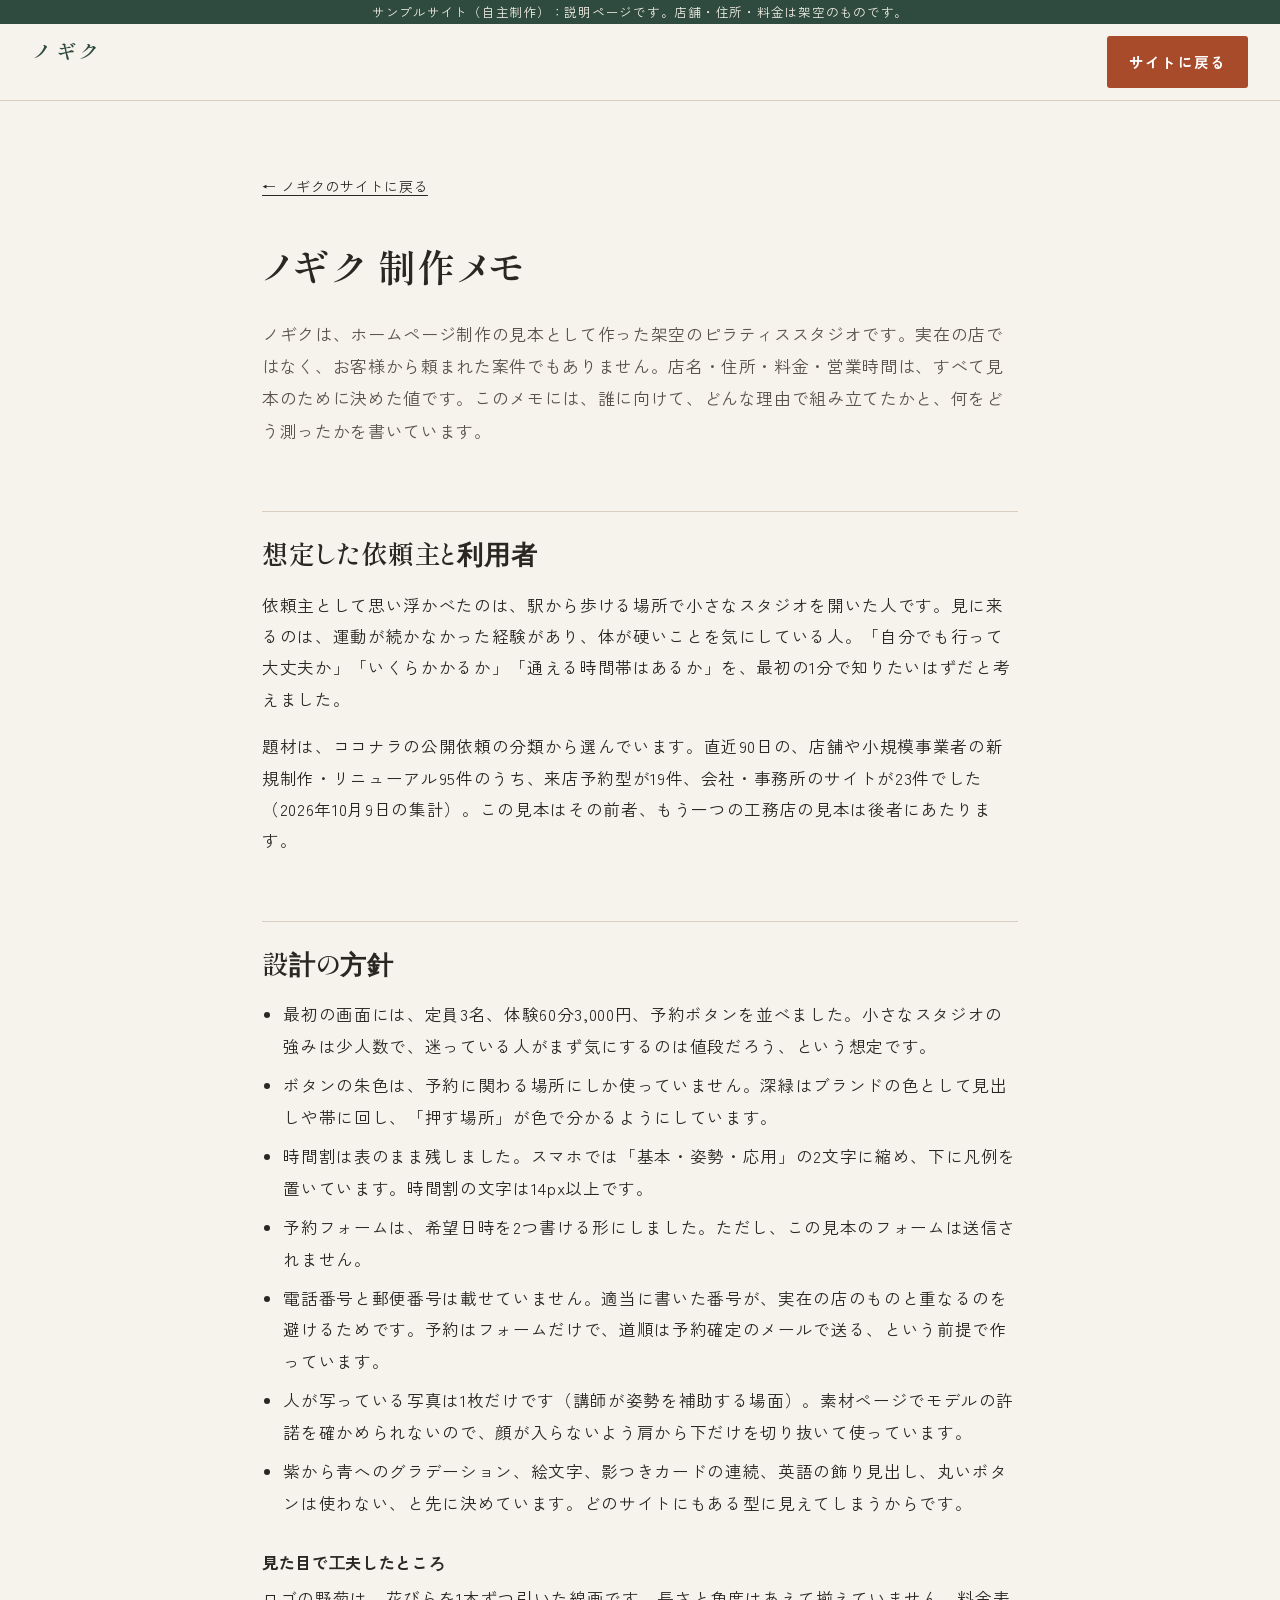
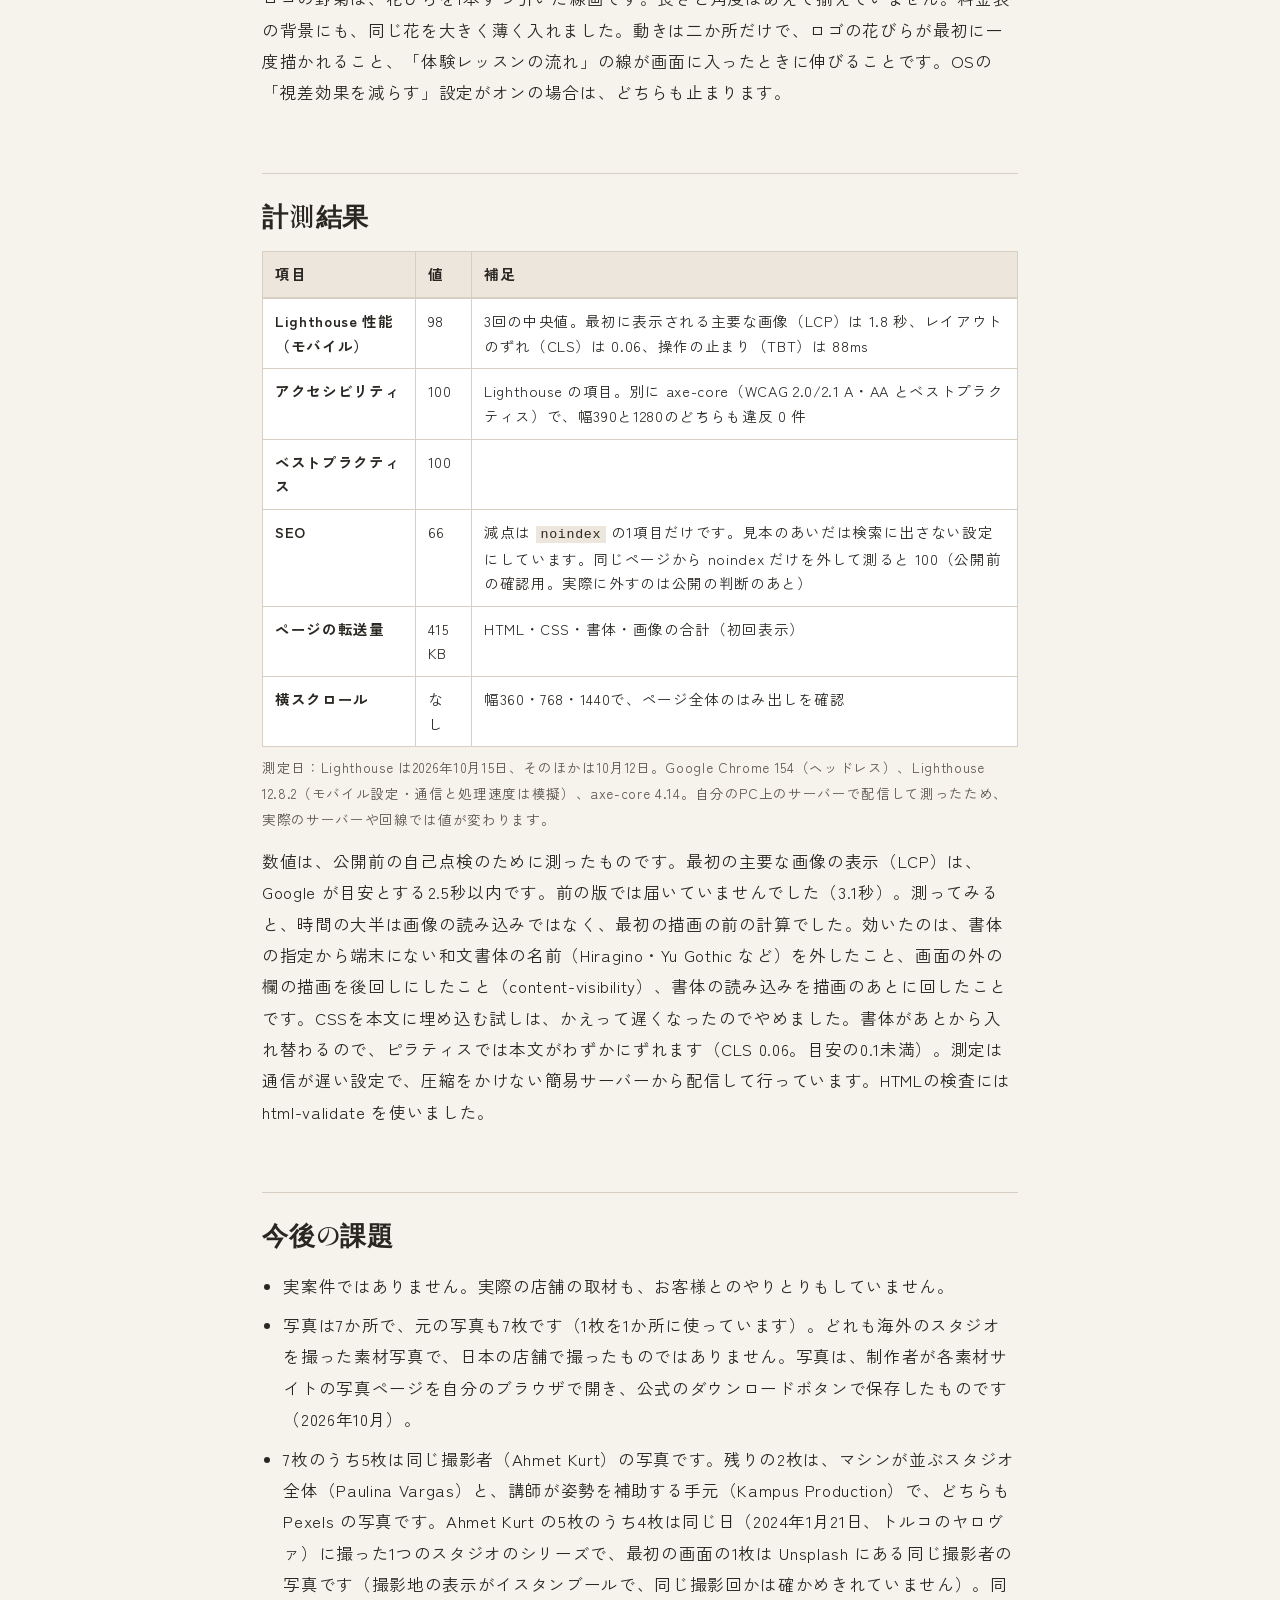
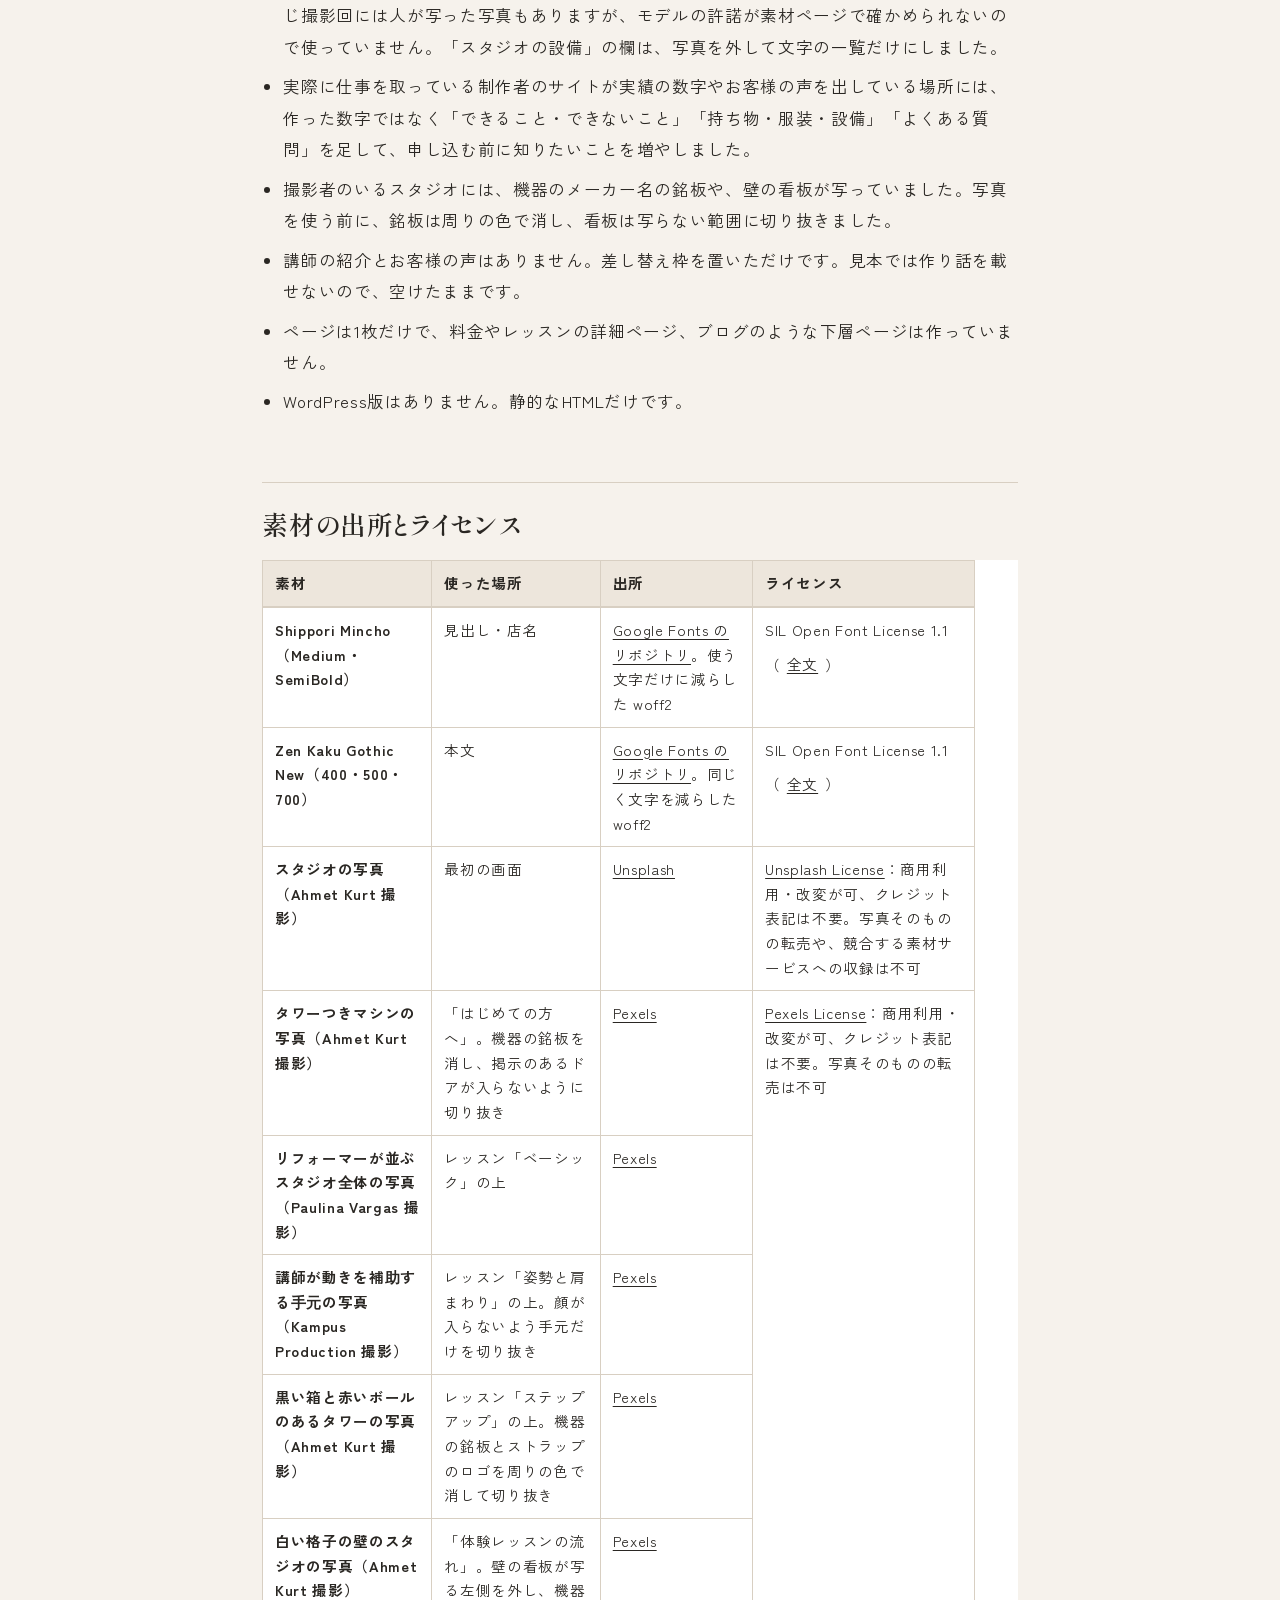
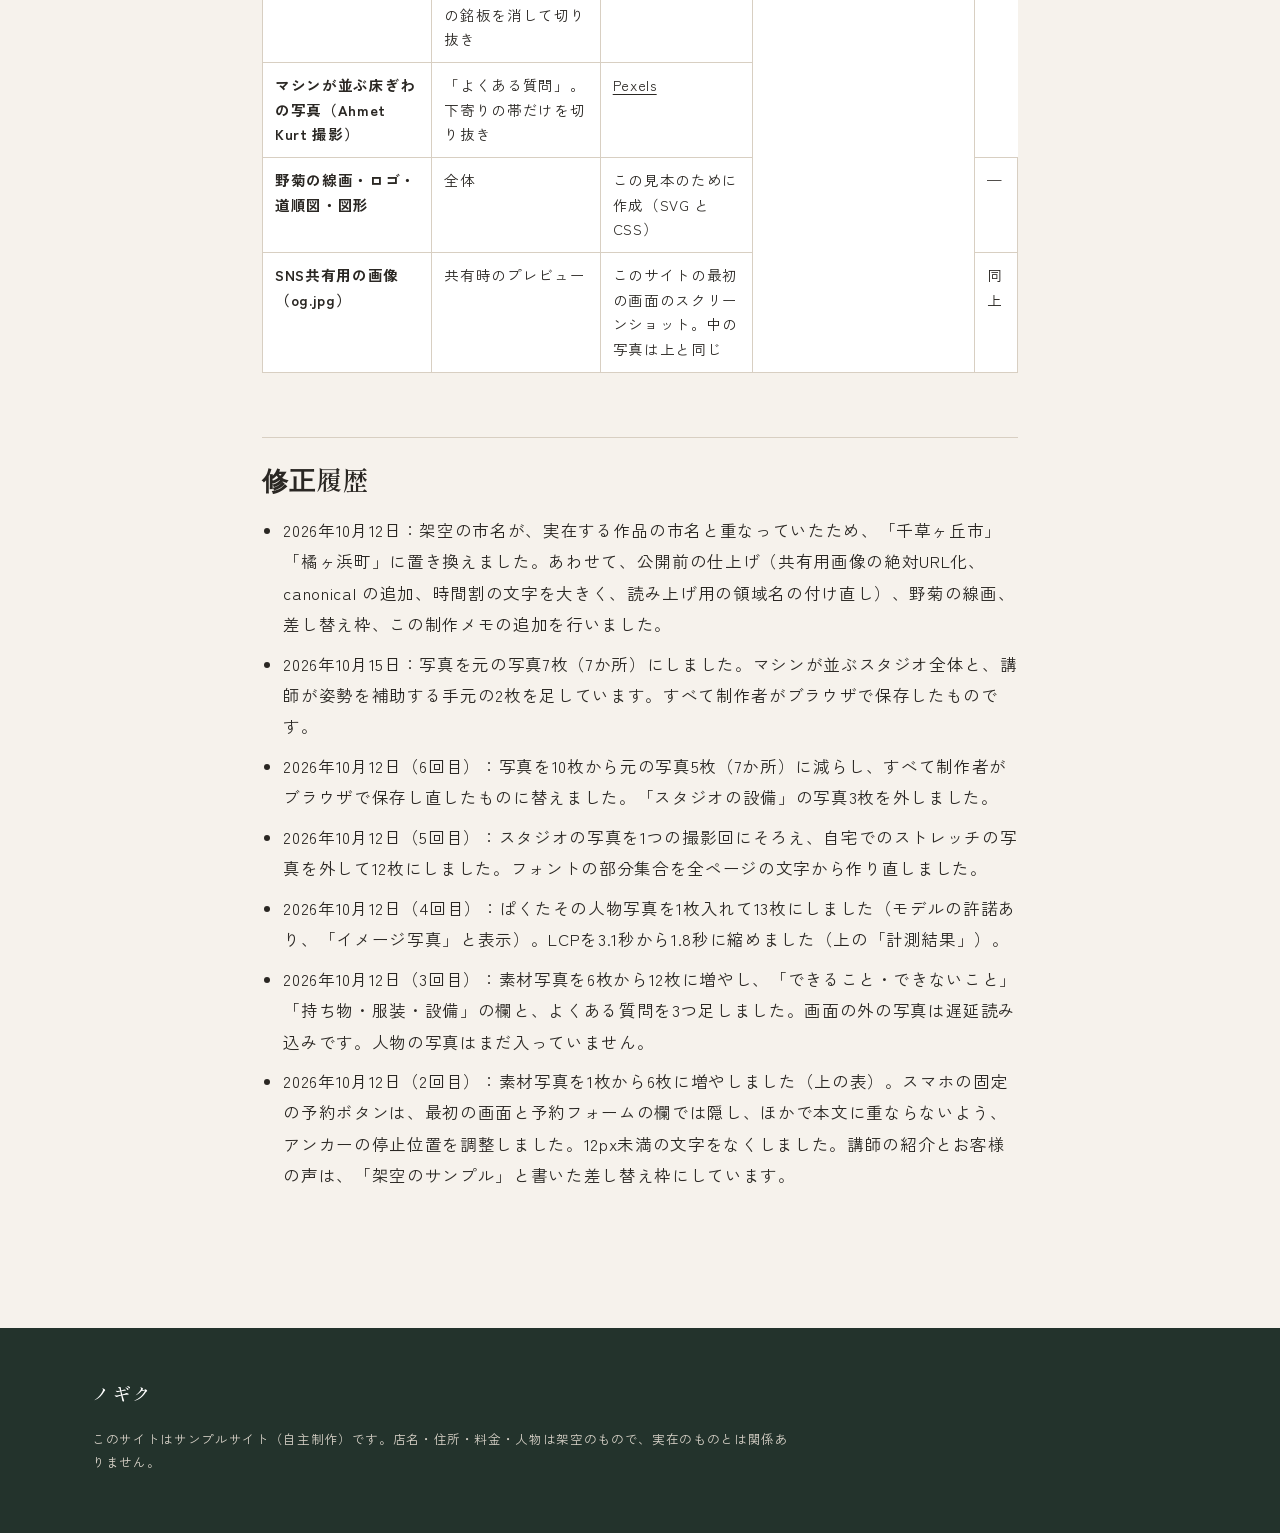
==== pilates/notes/index.html @ e92b0770 "初版" ====
<!DOCTYPE html>
<html lang="ja">
<head>
<meta charset="utf-8">
<meta name="viewport" content="width=device-width, initial-scale=1">
<title>制作メモ｜ノギク（サンプルサイト）</title>
<meta name="description" content="ノギク（架空のピラティススタジオ）の制作メモ。設計の意図、測定値、素材の出所。">
<meta name="robots" content="noindex">
<link rel="canonical" href="https://reypage.pages.dev/pilates/notes/">
<link rel="icon" href="data:image/svg+xml,%3Csvg xmlns=%22http://www.w3.org/2000/svg%22 viewBox=%220 0 16 16%22%3E%3Crect width=%2216%22 height=%2216%22 fill=%22%232F4A3E%22/%3E%3C/svg%3E">
<link rel="stylesheet" href="../style.css">
<link rel="stylesheet" href="../fonts.css">
</head>
<body>
<a class="skip" href="#main">本文へ移動</a>
<aside class="sample-bar" aria-label="この見本について">サンプルサイト（自主制作）：説明ページです。店舗・住所・料金は架空のものです。</aside>
<header class="header"><div class="header__inner"><a class="logo" href="../"><span class="logo__main" style="font-size:20px">ノギク</span></a><a class="btn btn--primary" href="../" style="margin-left:auto">サイトに戻る</a></div></header>
<main id="main" class="notes"><div class="wrap wrap--narrow">
<p class="notes__back"><a href="../">← ノギクのサイトに戻る</a></p>
<h1>ノギク 制作メモ</h1>
<p class="notes__lead">ノギクは、ホームページ制作の見本として作った架空のピラティススタジオです。実在の店ではなく、お客様から頼まれた案件でもありません。店名・住所・料金・営業時間は、すべて見本のために決めた値です。このメモには、誰に向けて、どんな理由で組み立てたかと、何をどう測ったかを書いています。</p>

<h2>想定した依頼主と利用者</h2>
<p>依頼主として思い浮かべたのは、駅から歩ける場所で小さなスタジオを開いた人です。見に来るのは、運動が続かなかった経験があり、体が硬いことを気にしている人。「自分でも行って大丈夫か」「いくらかかるか」「通える時間帯はあるか」を、最初の1分で知りたいはずだと考えました。</p>
<p>題材は、ココナラの公開依頼の分類から選んでいます。直近90日の、店舗や小規模事業者の新規制作・リニューアル95件のうち、来店予約型が19件、会社・事務所のサイトが23件でした（2026年10月9日の集計）。この見本はその前者、もう一つの工務店の見本は後者にあたります。</p>

<h2>設計の方針</h2>
<ul>
<li>最初の画面には、定員3名、体験60分3,000円、予約ボタンを並べました。小さなスタジオの強みは少人数で、迷っている人がまず気にするのは値段だろう、という想定です。</li>
<li>ボタンの朱色は、予約に関わる場所にしか使っていません。深緑はブランドの色として見出しや帯に回し、「押す場所」が色で分かるようにしています。</li>
<li>時間割は表のまま残しました。スマホでは「基本・姿勢・応用」の2文字に縮め、下に凡例を置いています。時間割の文字は14px以上です。</li>
<li>予約フォームは、希望日時を2つ書ける形にしました。ただし、この見本のフォームは送信されません。</li>
<li>電話番号と郵便番号は載せていません。適当に書いた番号が、実在の店のものと重なるのを避けるためです。予約はフォームだけで、道順は予約確定のメールで送る、という前提で作っています。</li>
<li>人が写っている写真は1枚だけです（講師が姿勢を補助する場面）。素材ページでモデルの許諾を確かめられないので、顔が入らないよう肩から下だけを切り抜いて使っています。</li>
<li>紫から青へのグラデーション、絵文字、影つきカードの連続、英語の飾り見出し、丸いボタンは使わない、と先に決めています。どのサイトにもある型に見えてしまうからです。</li>
</ul>
<h3>見た目で工夫したところ</h3>
<p>ロゴの野菊は、花びらを1本ずつ引いた線画です。長さと角度はあえて揃えていません。料金表の背景にも、同じ花を大きく薄く入れました。動きは二か所だけで、ロゴの花びらが最初に一度描かれること、「体験レッスンの流れ」の線が画面に入ったときに伸びることです。OSの「視差効果を減らす」設定がオンの場合は、どちらも止まります。</p>

<h2>計測結果</h2>
<div class="notes__scroll" tabindex="0" role="region" aria-label="測定値の表（横にスクロールできます）"><table>
<caption class="visually-hidden">Lighthouse と axe の測定値</caption>
<thead><tr><th scope="col">項目</th><th scope="col">値</th><th scope="col">補足</th></tr></thead>
<tbody>
<tr><th scope="row">Lighthouse 性能（モバイル）</th><td data-label="値">98</td><td data-label="補足">3回の中央値。最初に表示される主要な画像（LCP）は 1.8 秒、レイアウトのずれ（CLS）は 0.06、操作の止まり（TBT）は 88ms</td></tr>
<tr><th scope="row">アクセシビリティ</th><td data-label="値">100</td><td data-label="補足">Lighthouse の項目。別に axe-core（WCAG 2.0/2.1 A・AA とベストプラクティス）で、幅390と1280のどちらも違反 0 件</td></tr>
<tr><th scope="row">ベストプラクティス</th><td data-label="値">100</td><td data-label="補足"></td></tr>
<tr><th scope="row">SEO</th><td data-label="値">66</td><td data-label="補足">減点は <code>noindex</code> の1項目だけです。見本のあいだは検索に出さない設定にしています。同じページから noindex だけを外して測ると 100（公開前の確認用。実際に外すのは公開の判断のあと）</td></tr>
<tr><th scope="row">ページの転送量</th><td data-label="値">415 KB</td><td data-label="補足">HTML・CSS・書体・画像の合計（初回表示）</td></tr>
<tr><th scope="row">横スクロール</th><td data-label="値">なし</td><td data-label="補足">幅360・768・1440で、ページ全体のはみ出しを確認</td></tr>
</tbody></table></div>
<p class="src">測定日：Lighthouse は2026年10月15日、そのほかは10月12日。Google Chrome 154（ヘッドレス）、Lighthouse 12.8.2（モバイル設定・通信と処理速度は模擬）、axe-core 4.14。自分のPC上のサーバーで配信して測ったため、実際のサーバーや回線では値が変わります。</p>
<p>数値は、公開前の自己点検のために測ったものです。最初の主要な画像の表示（LCP）は、Google が目安とする2.5秒以内です。前の版では届いていませんでした（3.1秒）。測ってみると、時間の大半は画像の読み込みではなく、最初の描画の前の計算でした。効いたのは、書体の指定から端末にない和文書体の名前（Hiragino・Yu Gothic など）を外したこと、画面の外の欄の描画を後回しにしたこと（content-visibility）、書体の読み込みを描画のあとに回したことです。CSSを本文に埋め込む試しは、かえって遅くなったのでやめました。書体があとから入れ替わるので、ピラティスでは本文がわずかにずれます（CLS 0.06。目安の0.1未満）。測定は通信が遅い設定で、圧縮をかけない簡易サーバーから配信して行っています。HTMLの検査には html-validate を使いました。</p>

<h2>今後の課題</h2>
<ul>
<li>実案件ではありません。実際の店舗の取材も、お客様とのやりとりもしていません。</li>
<li>写真は7か所で、元の写真も7枚です（1枚を1か所に使っています）。どれも海外のスタジオを撮った素材写真で、日本の店舗で撮ったものではありません。写真は、制作者が各素材サイトの写真ページを自分のブラウザで開き、公式のダウンロードボタンで保存したものです（2026年10月）。</li>
<li>7枚のうち5枚は同じ撮影者（Ahmet Kurt）の写真です。残りの2枚は、マシンが並ぶスタジオ全体（Paulina Vargas）と、講師が姿勢を補助する手元（Kampus Production）で、どちらも Pexels の写真です。Ahmet Kurt の5枚のうち4枚は同じ日（2024年1月21日、トルコのヤロヴァ）に撮った1つのスタジオのシリーズで、最初の画面の1枚は Unsplash にある同じ撮影者の写真です（撮影地の表示がイスタンブールで、同じ撮影回かは確かめきれていません）。同じ撮影回には人が写った写真もありますが、モデルの許諾が素材ページで確かめられないので使っていません。「スタジオの設備」の欄は、写真を外して文字の一覧だけにしました。</li>
<li>実際に仕事を取っている制作者のサイトが実績の数字やお客様の声を出している場所には、作った数字ではなく「できること・できないこと」「持ち物・服装・設備」「よくある質問」を足して、申し込む前に知りたいことを増やしました。</li>
<li>撮影者のいるスタジオには、機器のメーカー名の銘板や、壁の看板が写っていました。写真を使う前に、銘板は周りの色で消し、看板は写らない範囲に切り抜きました。</li>
<li>講師の紹介とお客様の声はありません。差し替え枠を置いただけです。見本では作り話を載せないので、空けたままです。</li>
<li>ページは1枚だけで、料金やレッスンの詳細ページ、ブログのような下層ページは作っていません。</li>
<li>WordPress版はありません。静的なHTMLだけです。</li>
</ul>

<h2>素材の出所とライセンス</h2>
<div class="notes__scroll" tabindex="0" role="region" aria-label="素材の出所とライセンスの表（横にスクロールできます）"><table>
<caption class="visually-hidden">素材の出所とライセンス</caption>
<thead><tr><th scope="col">素材</th><th scope="col">使った場所</th><th scope="col">出所</th><th scope="col">ライセンス</th></tr></thead>
<tbody>
<tr><th scope="row">Shippori Mincho（Medium・SemiBold）</th><td data-label="使った場所">見出し・店名</td><td data-label="出所"><a href="https://github.com/google/fonts/tree/main/ofl/shipporimincho">Google Fonts のリポジトリ</a>。使う文字だけに減らした woff2</td><td data-label="ライセンス">SIL Open Font License 1.1（<a href="../fonts/OFL_ShipporiMincho.txt">全文</a>）</td></tr>
<tr><th scope="row">Zen Kaku Gothic New（400・500・700）</th><td data-label="使った場所">本文</td><td data-label="出所"><a href="https://github.com/google/fonts/tree/main/ofl/zenkakugothicnew">Google Fonts のリポジトリ</a>。同じく文字を減らした woff2</td><td data-label="ライセンス">SIL Open Font License 1.1（<a href="../fonts/OFL_ZenKakuGothicNew.txt">全文</a>）</td></tr>
<tr><th scope="row">スタジオの写真（Ahmet Kurt 撮影）</th><td data-label="使った場所">最初の画面</td><td data-label="出所"><a href="https://unsplash.com/photos/NY3A6U9hVt0">Unsplash</a></td><td data-label="ライセンス"><a href="https://unsplash.com/license">Unsplash License</a>：商用利用・改変が可、クレジット表記は不要。写真そのものの転売や、競合する素材サービスへの収録は不可</td></tr>
<tr><th scope="row">タワーつきマシンの写真（Ahmet Kurt 撮影）</th><td data-label="使った場所">「はじめての方へ」。機器の銘板を消し、掲示のあるドアが入らないように切り抜き</td><td data-label="出所"><a href="https://www.pexels.com/photo/25599827/">Pexels</a></td><td data-label="ライセンス" rowspan="11"><a href="https://www.pexels.com/license/">Pexels License</a>：商用利用・改変が可、クレジット表記は不要。写真そのものの転売は不可</td></tr>
<tr><th scope="row">リフォーマーが並ぶスタジオ全体の写真（Paulina Vargas 撮影）</th><td data-label="使った場所">レッスン「ベーシック」の上</td><td data-label="出所"><a href="https://www.pexels.com/photo/36833353/">Pexels</a></td></tr>
<tr><th scope="row">講師が動きを補助する手元の写真（Kampus Production 撮影）</th><td data-label="使った場所">レッスン「姿勢と肩まわり」の上。顔が入らないよう手元だけを切り抜き</td><td data-label="出所"><a href="https://www.pexels.com/photo/5992858/">Pexels</a></td></tr>
<tr><th scope="row">黒い箱と赤いボールのあるタワーの写真（Ahmet Kurt 撮影）</th><td data-label="使った場所">レッスン「ステップアップ」の上。機器の銘板とストラップのロゴを周りの色で消して切り抜き</td><td data-label="出所"><a href="https://www.pexels.com/photo/25599832/">Pexels</a></td></tr>
<tr><th scope="row">白い格子の壁のスタジオの写真（Ahmet Kurt 撮影）</th><td data-label="使った場所">「体験レッスンの流れ」。壁の看板が写る左側を外し、機器の銘板を消して切り抜き</td><td data-label="出所"><a href="https://www.pexels.com/photo/25599829/">Pexels</a></td></tr>
<tr><th scope="row">マシンが並ぶ床ぎわの写真（Ahmet Kurt 撮影）</th><td data-label="使った場所">「よくある質問」。下寄りの帯だけを切り抜き</td><td data-label="出所"><a href="https://www.pexels.com/photo/25599824/">Pexels</a></td></tr>
<tr><th scope="row">野菊の線画・ロゴ・道順図・図形</th><td data-label="使った場所">全体</td><td data-label="出所">この見本のために作成（SVG と CSS）</td><td data-label="ライセンス">—</td></tr>
<tr><th scope="row">SNS共有用の画像（og.jpg）</th><td data-label="使った場所">共有時のプレビュー</td><td data-label="出所">このサイトの最初の画面のスクリーンショット。中の写真は上と同じ</td><td data-label="ライセンス">同上</td></tr>
</tbody></table></div>

<h2>修正履歴</h2>
<ul>
<li>2026年10月12日：架空の市名が、実在する作品の市名と重なっていたため、「千草ヶ丘市」「橘ヶ浜町」に置き換えました。あわせて、公開前の仕上げ（共有用画像の絶対URL化、canonical の追加、時間割の文字を大きく、読み上げ用の領域名の付け直し）、野菊の線画、差し替え枠、この制作メモの追加を行いました。</li>
<li>2026年10月15日：写真を元の写真7枚（7か所）にしました。マシンが並ぶスタジオ全体と、講師が姿勢を補助する手元の2枚を足しています。すべて制作者がブラウザで保存したものです。</li>
<li>2026年10月12日（6回目）：写真を10枚から元の写真5枚（7か所）に減らし、すべて制作者がブラウザで保存し直したものに替えました。「スタジオの設備」の写真3枚を外しました。</li>
<li>2026年10月12日（5回目）：スタジオの写真を1つの撮影回にそろえ、自宅でのストレッチの写真を外して12枚にしました。フォントの部分集合を全ページの文字から作り直しました。</li>
<li>2026年10月12日（4回目）：ぱくたその人物写真を1枚入れて13枚にしました（モデルの許諾あり、「イメージ写真」と表示）。LCPを3.1秒から1.8秒に縮めました（上の「計測結果」）。</li>
<li>2026年10月12日（3回目）：素材写真を6枚から12枚に増やし、「できること・できないこと」「持ち物・服装・設備」の欄と、よくある質問を3つ足しました。画面の外の写真は遅延読み込みです。人物の写真はまだ入っていません。</li>
<li>2026年10月12日（2回目）：素材写真を1枚から6枚に増やしました（上の表）。スマホの固定の予約ボタンは、最初の画面と予約フォームの欄では隠し、ほかで本文に重ならないよう、アンカーの停止位置を調整しました。12px未満の文字をなくしました。講師の紹介とお客様の声は、「架空のサンプル」と書いた差し替え枠にしています。</li>
</ul>

</div></main>
<footer class="footer"><div class="wrap"><p class="footer__logo">ノギク</p><p class="footer__disclaimer">このサイトはサンプルサイト（自主制作）です。店名・住所・料金・人物は架空のもので、実在のものとは関係ありません。</p></div></footer>
</body></html>
---- pilates/style.css ----
/* ノギク（見本・架空）— デザインの決まり: DESIGN.md */
:root{
  --bg:#F6F2EC; --bg2:#EDE6DC; --paper:#FFFDF9; --sand:#D9CBB8;
  --ink:#2A2723; --ink2:#5A534B; --line:#D8CFC2;
  --brand:#2F4A3E; --brand2:#476556;
  --cta:#A84B2A; --cta-h:#8F3E21;
  --serif:"Shippori",serif;
  --sans:"ZenKaku",sans-serif;
  --w:1160px; --gap:24px; --sec:120px;
}
*,*::before,*::after{box-sizing:border-box}
html{scroll-behavior:smooth;-webkit-text-size-adjust:100%}
@media (prefers-reduced-motion:reduce){html{scroll-behavior:auto}}
body{margin:0;background:var(--bg);color:var(--ink);font-family:var(--sans);font-size:16.5px;line-height:1.9;letter-spacing:.04em;font-feature-settings:"palt" 0}
img{max-width:100%;height:auto;display:block}
a{color:inherit}
:focus-visible{outline:3px solid var(--cta);outline-offset:3px}
.skip{position:absolute;left:-999px;top:0;background:#fff;padding:8px 12px;z-index:100}
.skip:focus{left:8px}
.visually-hidden{position:absolute;width:1px;height:1px;overflow:hidden;clip:rect(0 0 0 0);white-space:nowrap}
.sp{display:none}
.wrap{max-width:var(--w);margin:0 auto;padding:0 32px}
.wrap--narrow{max-width:820px}
p{margin:0 0 1em}

.sample-bar{background:var(--brand);color:#F3EFE8;font-size:12.5px;text-align:center;padding:6px 12px;letter-spacing:.06em}

/* header */
.header{position:sticky;top:0;z-index:50;background:rgba(246,242,236,.96);border-bottom:1px solid var(--line)}
.header__inner{max-width:1320px;margin:0 auto;padding:0 32px;height:76px;display:flex;align-items:center;gap:40px}
.logo{display:flex;flex-direction:column;text-decoration:none;line-height:1.1}
.logo__sub{font-size:11px;letter-spacing:.2em;color:var(--ink2)}
.logo__main{font-family:var(--serif);font-weight:600;font-size:28px;letter-spacing:.18em;color:var(--brand)}
.nav{margin-left:auto}
.nav ul{display:flex;gap:30px;list-style:none;margin:0;padding:0}
.nav a{text-decoration:none;font-size:14.5px;font-weight:500}
.nav a:hover{color:var(--cta)}

/* buttons */
.btn{display:inline-flex;align-items:center;justify-content:center;text-decoration:none;font-weight:700;letter-spacing:.08em;border-radius:3px;transition:background .15s}
.btn--primary{background:var(--cta);color:#fff;padding:12px 22px;font-size:14.5px}
.btn--primary:hover{background:var(--cta-h)}
.btn--lg{padding:18px 40px;font-size:16px;min-width:280px}
.btn--light{background:#FFFDF9;color:var(--brand)}
.btn--light:hover{background:#fff}

/* hero */
.hero{display:grid;grid-template-columns:40fr 60fr;height:clamp(600px,calc(100vh - 110px),760px);max-width:1440px;margin:0 auto}
.hero__text{padding:40px 48px 40px 64px;align-self:center}
.hero__place{display:inline-block;font-size:13.5px;font-weight:500;color:var(--brand);border-bottom:1px solid var(--brand);padding-bottom:2px;margin-bottom:22px}
.hero__title{font-family:var(--serif);font-weight:600;font-size:clamp(30px,3.1vw,46px);line-height:1.5;letter-spacing:.03em;margin:0 0 24px;color:var(--ink);font-feature-settings:"palt" 1}
.nw{display:inline-block;white-space:nowrap}
.hero__lead{color:var(--ink2);max-width:28em}
.hero__offer{display:flex;align-items:baseline;gap:16px;flex-wrap:wrap;border-top:1px solid var(--line);border-bottom:1px solid var(--line);padding:14px 0;margin:24px 0 24px}
.offer__label{margin:0;font-weight:700;font-size:15px;color:var(--brand)}
.offer__price{margin:0;font-size:16px;font-weight:700}
.offer__price .num{font-family:var(--serif);font-size:40px;letter-spacing:.02em;line-height:1;margin-right:2px}
.offer__price .tax{font-size:12.5px;font-weight:400;color:var(--ink2);margin-left:6px}
.hero__note{font-size:13.5px;color:var(--ink2);margin-top:14px}
.hero__photo{margin:0;position:relative}
.hero__photo img{width:100%;height:100%;object-fit:cover;object-position:50% 50%}

/* first */
.first{display:grid;grid-template-columns:45fr 55fr;gap:72px;max-width:1320px;margin:var(--sec) auto 0;padding:0 32px;align-items:center}
.first__photo img{aspect-ratio:4/5;object-fit:cover;width:100%}
.eyebrow{font-size:13px;font-weight:700;letter-spacing:.2em;color:var(--brand);margin-bottom:12px;display:flex;align-items:center;gap:12px}
.eyebrow::before{content:"";width:28px;height:1px;background:var(--brand)}
.h2{font-family:var(--serif);font-weight:600;font-size:clamp(24px,2.5vw,34px);line-height:1.6;letter-spacing:.03em;margin:0 0 32px;font-feature-settings:"palt" 1}
.h3{font-family:var(--serif);font-weight:600;font-size:21px;line-height:1.5;margin:0 0 6px;letter-spacing:.03em;font-feature-settings:"palt" 1}
.checks{list-style:none;padding:0;margin:28px 0 0;border-top:1px solid var(--line)}
.checks li{padding:14px 0 14px 32px;border-bottom:1px solid var(--line);position:relative;font-weight:500}
.checks li::before{content:"";position:absolute;left:4px;top:23px;width:12px;height:7px;border-left:2px solid var(--brand);border-bottom:2px solid var(--brand);transform:rotate(-45deg)}

/* lesson */
.lesson{margin-top:var(--sec);padding:var(--sec) 0;background:var(--paper)}
.lesson__list{display:grid;grid-template-columns:repeat(3,1fr);border-top:2px solid var(--ink)}
.lesson__item{padding:32px 32px 28px 0;border-bottom:1px solid var(--line)}
.lesson__item+.lesson__item{padding-left:32px;border-left:1px solid var(--line)}
.lesson__level{font-size:13px;font-weight:700;color:var(--cta);margin-bottom:10px}
.lesson__meta{font-size:13.5px;color:var(--ink2);margin-bottom:14px}
.note{font-size:13px;color:var(--ink2);margin-top:24px}

/* schedule */
.schedule{padding:var(--sec) 0}
.table-scroll{overflow-x:auto}
.tt{width:100%;min-width:720px;border-collapse:collapse;background:var(--paper);font-size:14px}
.tt th,.tt td{border:1px solid var(--line);padding:12px 8px;text-align:center}
.tt thead th{background:var(--brand);color:#fff;font-weight:500;border-color:var(--brand)}
.tt tbody th{font-weight:700;width:80px;background:var(--bg2)}
.tt td{color:var(--ink2)}
.c{display:inline-block;font-size:13px;font-weight:500;padding:2px 8px;border-radius:2px;color:var(--ink)}
.c--b{background:#E3EAE3}
.c--p{background:#F0E2D3}
.c--s{background:var(--brand);color:#fff}
.c__s{display:none}

/* price */
.price{padding:var(--sec) 0;background:var(--brand);color:#EEF0EA}
.price .eyebrow{color:#E3D6C3}
.price .eyebrow::before{background:#E3D6C3}
.price .h2{color:#fff}
.price .pt{color:var(--ink)}
.price__grid{display:grid;grid-template-columns:1fr 1fr;gap:72px;align-items:center}
.pt{width:100%;border-collapse:collapse;background:var(--paper)}
.pt th,.pt td{padding:20px 24px;border-bottom:1px solid var(--line);text-align:left}
.pt th{font-weight:500;font-size:15px}
.pt td{text-align:right;white-space:nowrap}
.pt td b{font-family:var(--serif);font-size:26px;font-weight:600;letter-spacing:.02em}
.pt td small{display:block;font-size:12px;color:var(--ink2)}
.pt tr:first-child th,.pt tr:first-child td{background:#F7EFE6}
.pt tr:first-child td b{color:var(--cta)}

/* flow */
.flow{padding:var(--sec) 0}
.flow__list{list-style:none;padding:0;margin:0;display:grid;grid-template-columns:repeat(4,1fr);gap:0;counter-reset:f}
.flow__list li{position:relative;padding:0 28px 0 0}
.flow__list li:not(:last-child)::after{content:"";position:absolute;top:22px;left:56px;right:12px;height:1px;background:var(--sand)}
.flow__no{display:flex;align-items:center;justify-content:center;width:44px;height:44px;border:1px solid var(--brand);border-radius:50%;font-family:var(--serif);font-size:19px;color:var(--brand);background:var(--bg);margin-bottom:18px;position:relative;z-index:1}
.flow__list p{font-size:15px;color:var(--ink2)}

/* faq */
.faq{padding:var(--sec) 0;background:var(--paper)}
details{border-bottom:1px solid var(--line)}
details:first-of-type{border-top:1px solid var(--line)}
summary{cursor:pointer;list-style:none;padding:22px 48px 22px 44px;position:relative;font-weight:700}
summary::-webkit-details-marker{display:none}
summary::before{content:"Q";position:absolute;left:6px;top:19px;font-family:var(--serif);font-size:20px;color:var(--brand)}
summary::after{content:"";position:absolute;right:12px;top:30px;width:10px;height:10px;border-right:2px solid var(--ink2);border-bottom:2px solid var(--ink2);transform:rotate(45deg);transition:transform .2s}
details[open] summary::after{transform:rotate(-135deg);top:34px}
details p{padding:0 16px 22px 44px;color:var(--ink2);margin:0}

/* access */
.access{padding:var(--sec) 0}
.access__grid{display:grid;grid-template-columns:1fr 1fr;gap:64px;align-items:start}
.info{margin:0}
.info div{display:grid;grid-template-columns:96px 1fr;padding:16px 0;border-bottom:1px solid var(--line)}
.info dt{font-weight:700;color:var(--brand)}
.info dd{margin:0}
.route{margin:0;background:var(--paper);border:1px solid var(--line);padding:28px 28px 20px}
.route__list{list-style:none;margin:0;padding:0;counter-reset:r}
.route__list li{counter-increment:r;position:relative;padding:0 0 22px 52px}
.route__list li::before{content:counter(r);position:absolute;left:0;top:0;width:32px;height:32px;border-radius:50%;background:var(--brand);color:#fff;font-family:var(--serif);display:flex;align-items:center;justify-content:center;font-size:15px}
.route__list li:not(:last-child)::after{content:"";position:absolute;left:15px;top:34px;bottom:2px;border-left:2px dotted var(--sand)}
.route__list li:last-child::before{background:var(--cta)}
.route__pt{display:block;font-weight:700;line-height:1.5}
.route__go{display:block;font-size:14px;color:var(--ink2)}
.route figcaption{font-size:12.5px;color:var(--ink2);border-top:1px solid var(--line);padding-top:12px}

/* reserve */
.reserve{background:#23332C;color:#F3EFE8;padding:var(--sec) 0}
.reserve__grid{display:grid;grid-template-columns:5fr 6fr;gap:64px;align-items:center}
.reserve__list{list-style:none;padding:0;margin:24px 0}
.reserve__list li{position:relative;padding:10px 0 10px 28px;border-bottom:1px solid rgba(255,255,255,.18)}
.reserve__list li::before{content:"";position:absolute;left:2px;top:19px;width:12px;height:7px;border-left:2px solid #E3D6C3;border-bottom:2px solid #E3D6C3;transform:rotate(-45deg)}
.reserve__note{font-size:13px;color:#D0C9BD;border-left:3px solid #C9A983;padding-left:10px}
.eyebrow--light{color:#E3D6C3}
.eyebrow--light::before{background:#E3D6C3}
.form{background:var(--paper);color:var(--ink);padding:36px}
.form__row{display:grid;grid-template-columns:3fr 2fr;gap:16px}
.field{margin:0 0 20px;border:0;padding:0}
.field label,.field legend{display:block;font-weight:700;margin-bottom:6px;font-size:14.5px}
.req{display:inline-block;background:var(--cta);color:#fff;font-size:11px;padding:1px 6px;margin-left:6px;vertical-align:2px}
input[type=text],input[type=email],input[type=date],select{width:100%;font:inherit;padding:11px 12px;border:1px solid #6E675B;border-radius:3px;background:#fff;color:var(--ink)}
.chips{display:flex;flex-wrap:wrap;gap:10px}
.chips label{font-weight:500;border:1px solid #6E675B;padding:8px 14px;border-radius:3px;margin:0;display:flex;gap:6px;align-items:center;cursor:pointer}
.form .btn{width:100%}
.reserve__title{font-family:var(--serif);font-weight:600;font-size:clamp(24px,2.8vw,36px);line-height:1.6;margin:0 0 20px;letter-spacing:.03em;font-feature-settings:"palt" 1}

.footer{background:#23332C;color:#D9D3C9;padding:48px 0}
.footer__logo{font-family:var(--serif);font-size:18px;letter-spacing:.14em;color:#fff}
.footer__disclaimer{font-size:12.5px;line-height:1.8;max-width:56em}
.sp-cta{display:none}
.sp-only{display:none}
.menu-btn{display:none}

/* tablet */
@media (max-width:1100px){
  .nav{display:none}
  .header__cta{margin-left:auto}
  .menu-btn{display:flex;flex-direction:column;align-items:center;gap:4px;margin-left:8px;background:none;border:0;padding:6px;font:inherit;font-size:10px;color:var(--ink);cursor:pointer}
  .menu-btn__bar,.menu-btn__bar::before,.menu-btn__bar::after{display:block;width:24px;height:2px;background:var(--ink);position:relative;content:""}
  .menu-btn__bar{margin:8px 0 6px}
  .menu-btn__bar::before{position:absolute;top:-7px}
  .menu-btn__bar::after{position:absolute;top:7px}
  .nav-open .nav{display:block;position:absolute;top:76px;left:0;right:0;background:var(--bg);border-bottom:1px solid var(--line);padding:8px 20px 20px}
  .nav-open .nav ul{flex-direction:column;gap:0}
  .nav-open .nav a{display:block;padding:14px 0;border-bottom:1px solid var(--line);font-size:16px}

  .hero{grid-template-columns:1fr 1fr;height:auto;min-height:600px}
  .hero__text{padding:56px 32px}
}
/* smartphone */
@media (max-width:767px){
  :root{--sec:80px}
  body{font-size:15.5px;line-height:1.85}
  .sp{display:inline}
  .wrap{padding:0 20px}
  .header__inner{height:60px;padding:0 16px;gap:12px}
  .logo__main{font-size:22px}
  .header__cta{display:none}
  .menu-btn{margin-left:auto}
  .nav-open .nav{top:60px}
  .hero{display:flex;flex-direction:column-reverse;height:auto}
  .hero__photo img{aspect-ratio:16/9;height:auto}
  .hero__text{padding:18px 20px 8px}
  .hero__place{margin-bottom:18px}
  .hero__title{font-size:30px;margin-bottom:18px;letter-spacing:.01em}
  .offer__price .num{font-size:34px}
  .btn--lg{width:100%;min-width:0}
  .first{grid-template-columns:1fr;gap:28px;padding:0 20px}
  .first__photo img{aspect-ratio:4/3}
  .lesson__list{grid-template-columns:1fr}
  .lesson__item,.lesson__item+.lesson__item{padding:24px 0;border-left:0}
  .price__grid,.access__grid{grid-template-columns:1fr;gap:32px}
  .pt th,.pt td{padding:16px 12px}
  .pt td b{font-size:22px}
  .flow__list{grid-template-columns:1fr;gap:24px}
  .flow__list li{padding:0 0 0 64px;min-height:44px}
  .flow__no{position:absolute;left:0;top:0;margin:0}
  .flow__list li:not(:last-child)::after{left:22px;top:52px;bottom:-20px;right:auto;width:1px;height:auto}
  .reserve{padding:72px 0}
  .sp-only{display:block}
  .legend{font-size:12.5px;color:var(--ink2);margin:12px 0 0}
  .table-scroll{overflow:visible}
  .tt{min-width:0;font-size:12px;table-layout:fixed}
  .tt th,.tt td{padding:8px 2px}
  .tt tbody th{width:48px;font-size:11.5px}
  .tt thead th:first-child{width:48px}
  .c{padding:3px 4px;font-size:11.5px}
  .c__l{display:none}
  .c__s{display:inline}
  .footer{padding-bottom:110px}
  .reserve__grid{grid-template-columns:1fr;gap:28px}
  .form{padding:24px 18px}
  .form__row{grid-template-columns:1fr;gap:0}
  .sp-cta{display:flex;visibility:hidden;opacity:0;transition:opacity .2s;position:fixed;left:12px;right:12px;bottom:12px;z-index:60;background:var(--cta);color:#fff;text-decoration:none;font-weight:700;justify-content:center;align-items:center;gap:12px;padding:14px;border-radius:3px;letter-spacing:.08em}
  .show-cta .sp-cta{visibility:visible;opacity:1}
  .sp-cta span{font-weight:400;font-size:13px;opacity:.9}
}

/* ── v2 追加 ── */
.logo__row{display:flex;align-items:center;gap:10px}
.nogiku{width:30px;height:30px;color:var(--brand);flex:none}
.nogiku-big{position:absolute;right:-60px;top:-50px;width:420px;height:420px;color:rgba(255,255,255,.26);pointer-events:none}
.price{position:relative;overflow:hidden}
.price__grid{position:relative}
/* 野菊の線画：花びらを1本ずつ、一度だけ描く */
@media (prefers-reduced-motion:no-preference){
  .nogiku line{stroke-dasharray:1;stroke-dashoffset:1;animation:petal .7s ease-out forwards;animation-delay:calc(var(--i)*45ms + 150ms)}
  @keyframes petal{to{stroke-dashoffset:0}}
  .js .flow__list li:not(:last-child)::after{transform:scaleX(0);transform-origin:left center;transition:transform .8s ease-out}
  .js .flow__list.is-in li:not(:last-child)::after{transform:scaleX(1)}
  .js .flow__list.is-in li:nth-child(2)::after{transition-delay:.25s}
  .js .flow__list.is-in li:nth-child(3)::after{transition-delay:.5s}
}
/* 時間割：文字を小さくしすぎない（スマホでも14px以上） */
.tt{font-size:15px}
.c{font-size:14px}
.legend{font-size:14px}

@media (max-width:767px){
  .tt{font-size:14px}
  .tt tbody th{font-size:14px;width:52px}
  .tt thead th:first-child{width:52px}
  .tt thead th{font-size:14px}
  .tt th,.tt td{padding:8px 1px}
  .c{padding:3px 2px;font-size:14px;letter-spacing:0}
  .legend{font-size:14px}
  .nogiku-big{width:260px;height:260px;right:-60px;top:-40px}
  .js .flow__list li:not(:last-child)::after{transform-origin:center top}
}
@media (max-width:767px) and (prefers-reduced-motion:no-preference){
  .js .flow__list li:not(:last-child)::after{transform:scaleY(0)}
  .js .flow__list.is-in li:not(:last-child)::after{transform:scaleY(1)}
}
.hero__lead{max-width:28em}

/* 制作メモページ */
.notes{padding:64px 0 var(--sec)}
.notes__back{font-size:14px;margin:0 0 28px}
.notes h1{font-family:var(--serif);font-weight:600;font-size:clamp(26px,3vw,38px);line-height:1.5;margin:0 0 24px;letter-spacing:.03em;font-feature-settings:"palt" 1}
.notes__lead{font-size:17px;color:var(--ink2);margin-bottom:12px}
.notes h2{font-family:var(--serif);font-weight:600;font-size:clamp(21px,2.1vw,26px);line-height:1.6;margin:64px 0 16px;padding-top:20px;border-top:1px solid var(--line);letter-spacing:.03em;font-feature-settings:"palt" 1}
.notes h3{font-size:16px;margin:28px 0 6px}
.notes ul{padding-left:1.3em;margin:0 0 1em}
.notes li{margin-bottom:.5em}
.notes__scroll{overflow-x:auto;margin:16px 0 8px}
.notes table{border-collapse:collapse;width:100%;min-width:560px;font-size:14.5px;background:#fff;color:var(--ink)}
.notes th,.notes td{border:1px solid var(--line);padding:10px 12px;text-align:left;vertical-align:top;line-height:1.7}
.notes thead th{background:var(--bg2);font-weight:700}
.notes .src{font-size:13.5px;color:var(--ink2)}
.notes code{font-size:.92em;background:var(--bg2);padding:1px 5px}
.notes a{text-underline-offset:3px}
@media (max-width:767px){.notes{padding-top:40px}.notes h2{margin-top:48px}.notes__lead{font-size:16px}}
/* 差し替え枠・架空の明示 */
.slot{padding:var(--sec) 0 0}
.slot__box{border:2px dashed #6E675B;padding:28px 32px;background:transparent}
.slot__tag{display:inline-block;font-size:12.5px;font-weight:700;color:var(--ink2);letter-spacing:.06em;margin:0 0 10px}
.slot__title{font-size:clamp(18px,1.8vw,22px);line-height:1.6;margin:0 0 10px;font-feature-settings:"palt" 1}
.slot__box p:last-child{margin:0;color:var(--ink2);font-size:15px}
.sample-bar a{color:inherit;text-underline-offset:3px;margin-left:.6em;font-weight:700}
.footer__link{font-size:13.5px;margin:0 0 10px}
.footer__link a{text-underline-offset:3px}
/* 小さい文字を12px未満にしない */
.logo__sub,.req{font-size:12px}
.menu-btn{font-size:12px}

@media (max-width:767px){
  .notes__scroll{overflow:visible}
  .notes table{min-width:0;background:transparent}
  .notes thead{position:absolute;width:1px;height:1px;overflow:hidden;clip:rect(0 0 0 0)}
  .notes tbody tr{display:block;background:#fff;border:1px solid var(--line);margin-bottom:12px;padding:6px 0}
  .notes tbody th,.notes tbody td{display:block;border:0;padding:4px 14px}
  .notes tbody th{font-weight:700;border-bottom:1px solid var(--line);padding-bottom:8px;margin-bottom:4px}
  .notes td[data-label]::before{content:attr(data-label);display:block;font-size:12.5px;color:var(--ink2);margin-top:4px}
  .notes td:empty{display:none}
}

/* v2 写真（素材） */
.lesson__img{display:block;width:100%;height:auto;aspect-ratio:4/3;object-fit:cover;margin:0 0 20px;background:var(--sand)}
.flow__photo{margin:28px 0 44px}
.flow__photo img{display:block;width:100%;height:auto;aspect-ratio:21/9;object-fit:cover}
.flow__photo figcaption{font-size:12px;color:var(--ink2);margin-top:8px}
@media (max-width:767px){.flow__photo img{aspect-ratio:16/9}.flow__photo{margin:20px 0 32px}}

@media (max-width:767px){html{scroll-padding-bottom:84px}}
@media (prefers-reduced-motion:reduce){.sp-cta{transition:none}}

@media (max-width:767px){.sp-cta{bottom:8px;padding:10px 14px}}

/* r15：できること・持ち物・写真の並び（2026-10-12） */
.scope{padding:var(--sec) 0;background:var(--paper)}
.bring{padding:var(--sec) 0}
.scope__grid,.bring__grid{display:grid;grid-template-columns:1fr 1fr;gap:48px;margin-top:32px}
.bring__grid .h3+.checks,.bring__grid .h3+.dash{margin-top:12px}
.bring__grid .checks+.h3{margin-top:32px}
.dash{list-style:none;padding:0;margin:12px 0 0;border-top:1px solid var(--line)}
.dash li{padding:14px 0 14px 28px;border-bottom:1px solid var(--line);position:relative}
.dash li::before{content:"";position:absolute;left:4px;top:26px;width:12px;height:2px;background:var(--ink2)}
.scope__col .checks{margin-top:12px}
.pics{display:grid;gap:24px;margin-top:48px}
.pics--2{grid-template-columns:1fr 1fr}
.pics--3{grid-template-columns:repeat(3,1fr)}
.pics figure{margin:0}
.pics img{display:block;width:100%;height:auto;aspect-ratio:4/3;object-fit:cover;background:var(--bg2)}
.pics figcaption,.faq__photo figcaption{font-size:12px;color:var(--ink2);margin-top:6px}
.faq__photo{margin:24px 0 32px}
.faq__photo img{display:block;width:100%;height:auto;aspect-ratio:7/2;object-fit:cover;background:var(--bg2)}
@media (max-width:767px){
  .scope__grid,.bring__grid{grid-template-columns:1fr;gap:32px}
  .pics--2,.pics--3{grid-template-columns:1fr;gap:20px;margin-top:32px}
  .faq__photo img{aspect-ratio:5/2}
}
.pslot{border:2px dashed var(--line);padding:20px 24px;margin-top:32px;font-size:14px;color:var(--ink2)}
.pslot__tag{font-weight:700;color:var(--ink);margin:0 0 6px}
.pslot p{margin:0}
.pics--person{margin:32px 0 0}.pics--person img{width:100%;height:auto;display:block}
h1,h2,h3,.hero__lead{word-break:auto-phrase}


button,input,select,textarea{font-family:inherit}
/* v5.2 架空設定の札（b2bと同じ見せ方） */
.fict-frame{border:2px dashed var(--sand);padding:44px 20px 20px;position:relative;background:var(--paper)}
.fict-tag{position:absolute;top:-1px;left:-1px;margin:0;background:var(--ink2);color:#fff;font-size:13px;font-weight:700;padding:3px 12px;letter-spacing:.08em}
@media (max-width:767px){.fict-frame{padding:44px 12px 12px}}

/* v31: tap targets 44px */
.sample-bar a{display:inline-block;min-height:44px;line-height:44px;padding:0 10px;margin-left:.2em}
.sample-bar{padding-top:0;padding-bottom:0}
td a[href$=".txt"]{display:inline-flex;align-items:center;min-height:44px;min-width:44px;padding:0 6px}

/* タップ領域44px */
.page-head__crumb a,.notes__back a,.text-link,.logo{display:inline-flex;align-items:center;min-height:44px}
.nav a{min-height:44px;display:inline-flex;align-items:center}
@media (max-width:767px){.nav-open .nav a{display:flex}}
---- pilates/fonts.css ----
@font-face{font-family:"Shippori";src:url(fonts/shippori-600.woff2) format("woff2");font-weight:600;font-display:swap}
@font-face{font-family:"ZenKaku";src:url(fonts/zenkaku-400.woff2) format("woff2");font-weight:400;font-display:swap}
@font-face{font-family:"ZenKaku";src:url(fonts/zenkaku-500.woff2) format("woff2");font-weight:500;font-display:swap}
@font-face{font-family:"ZenKaku";src:url(fonts/zenkaku-700.woff2) format("woff2");font-weight:700;font-display:swap}
@font-face{font-family:"Shippori";src:url(fonts/shippori-500.woff2) format("woff2");font-weight:500;font-display:swap}
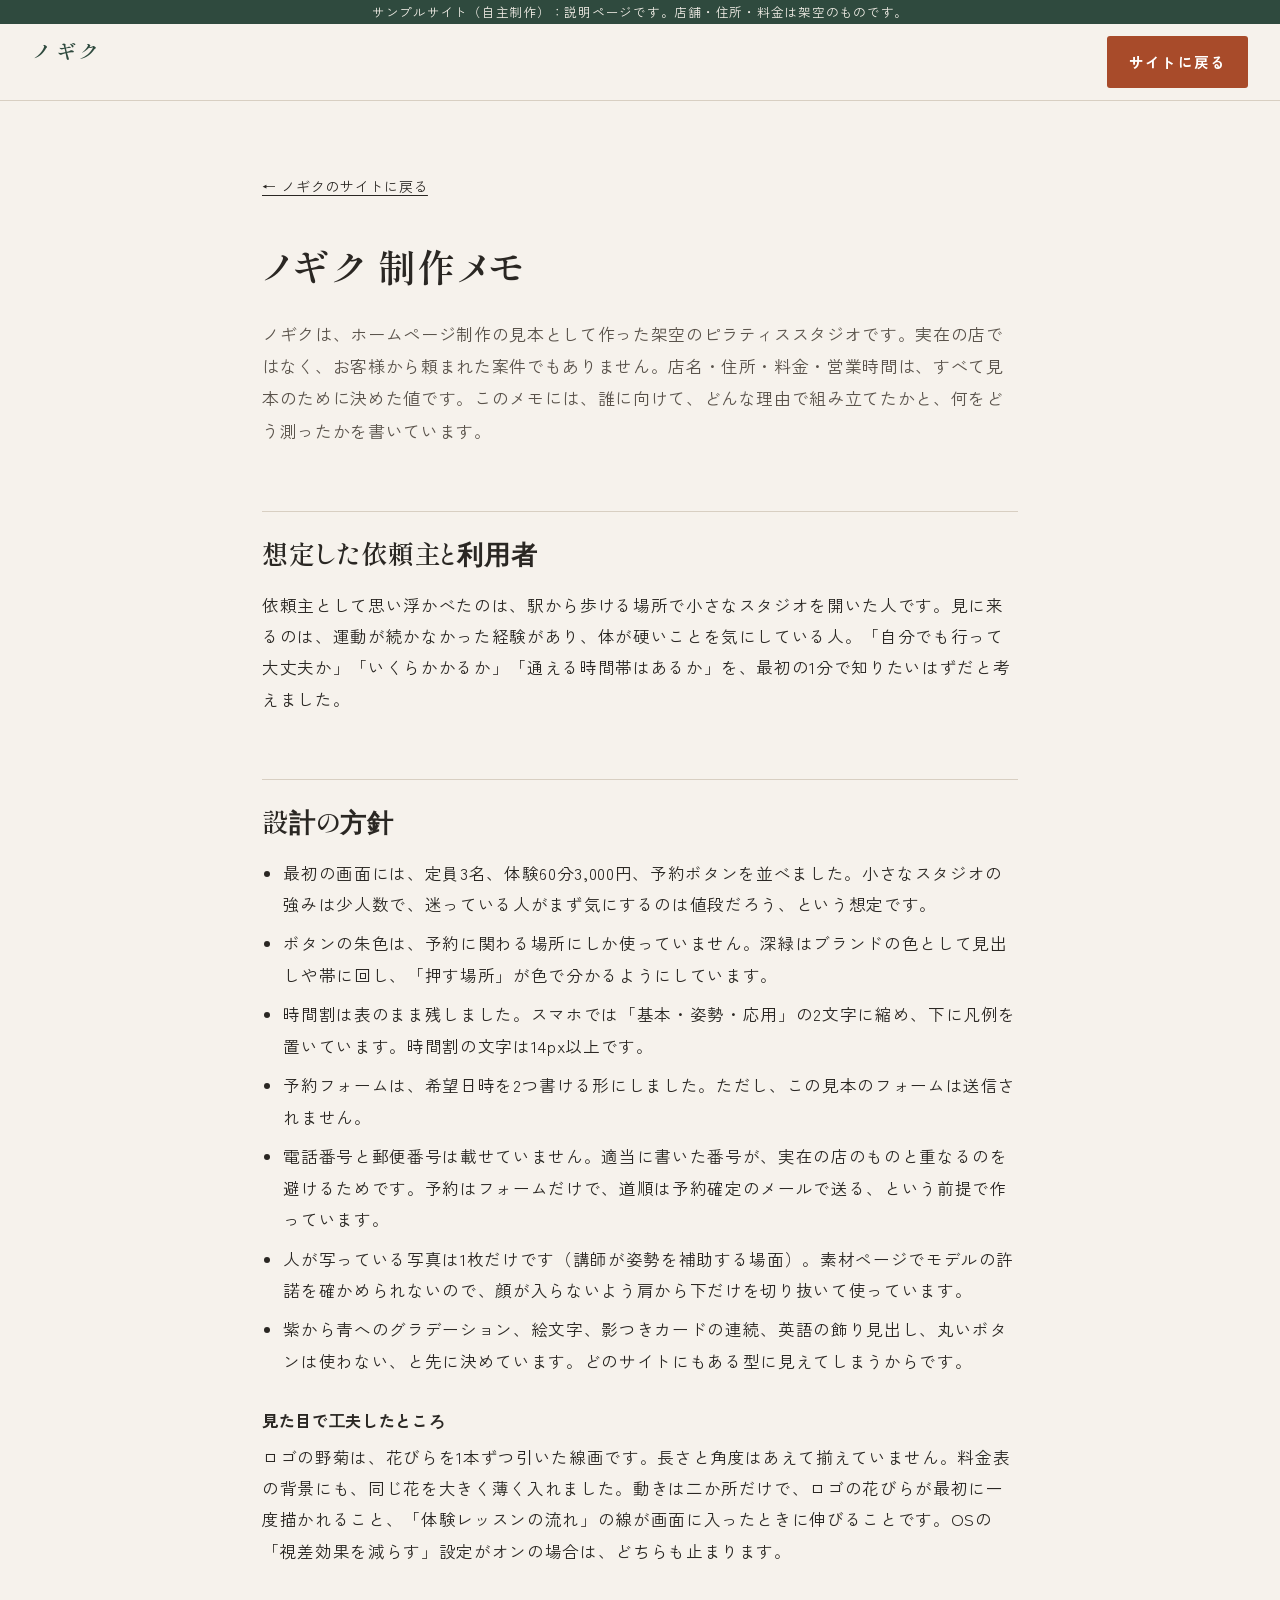
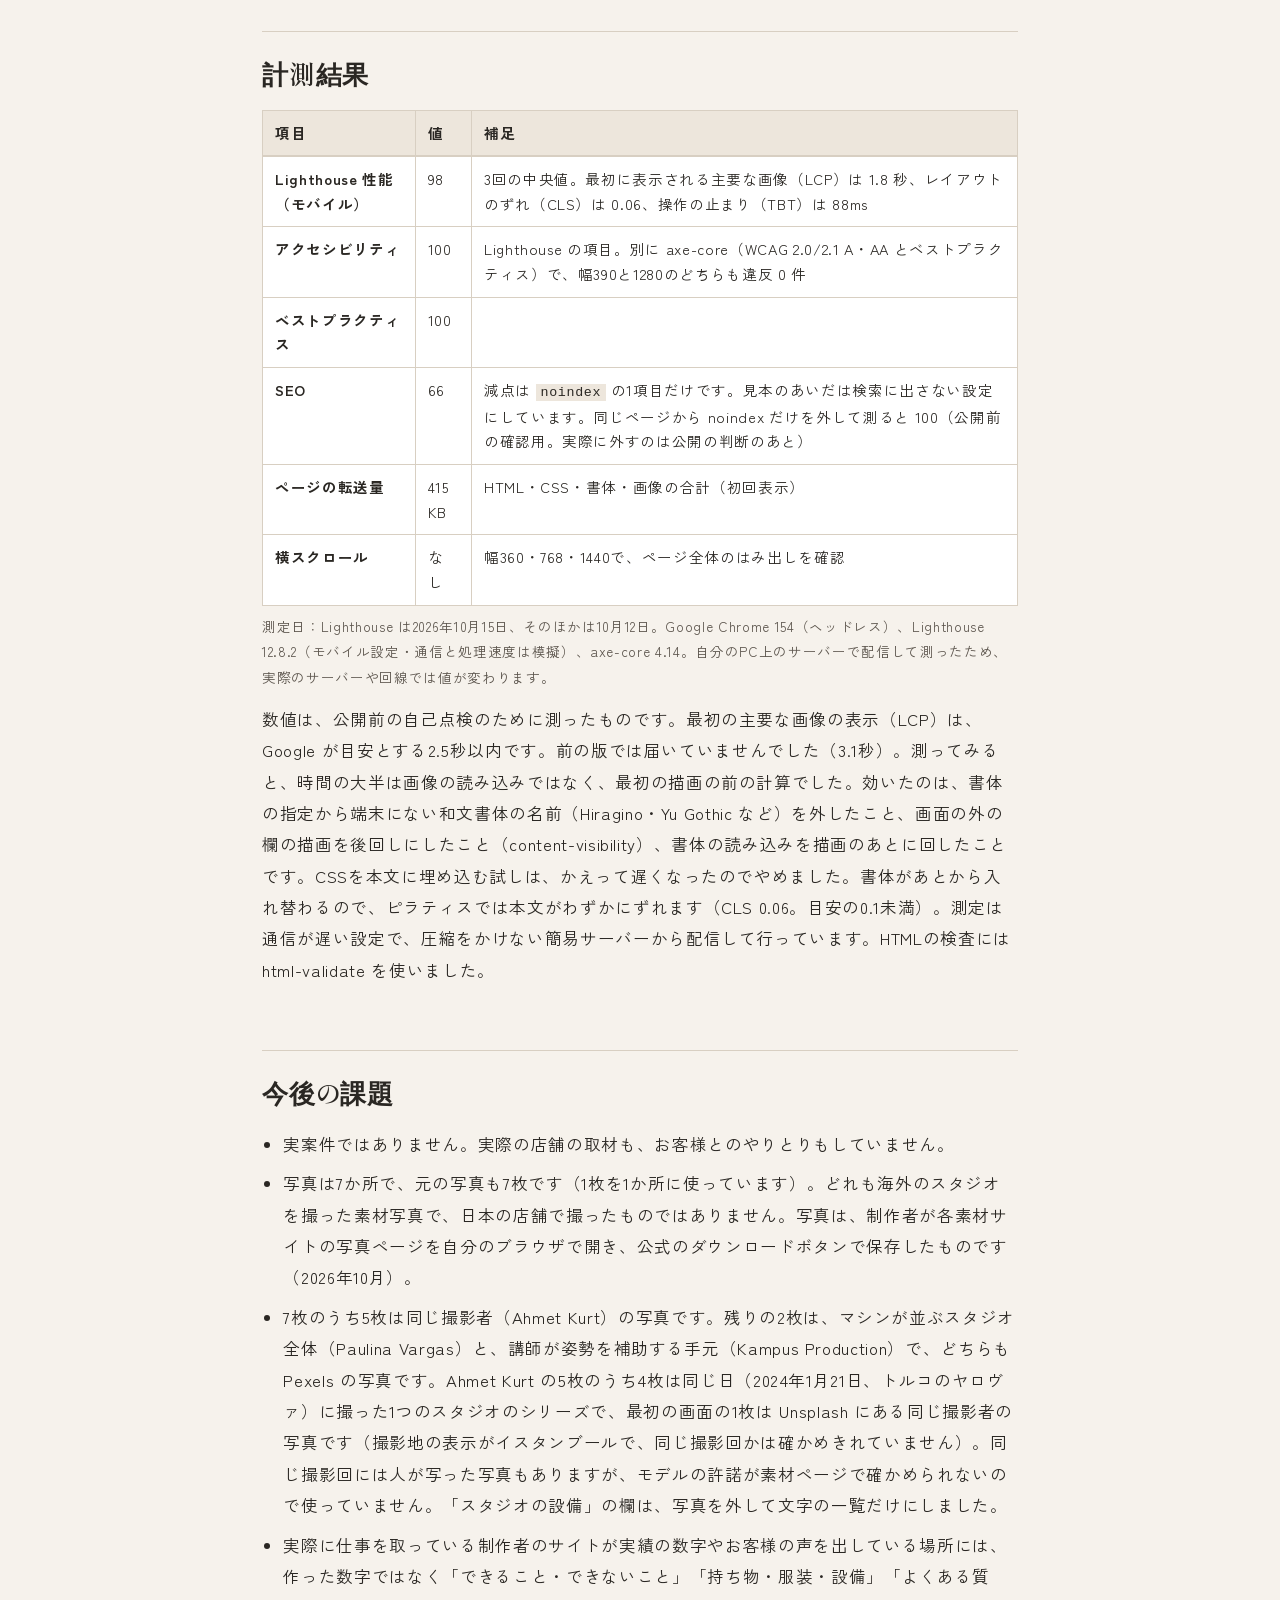
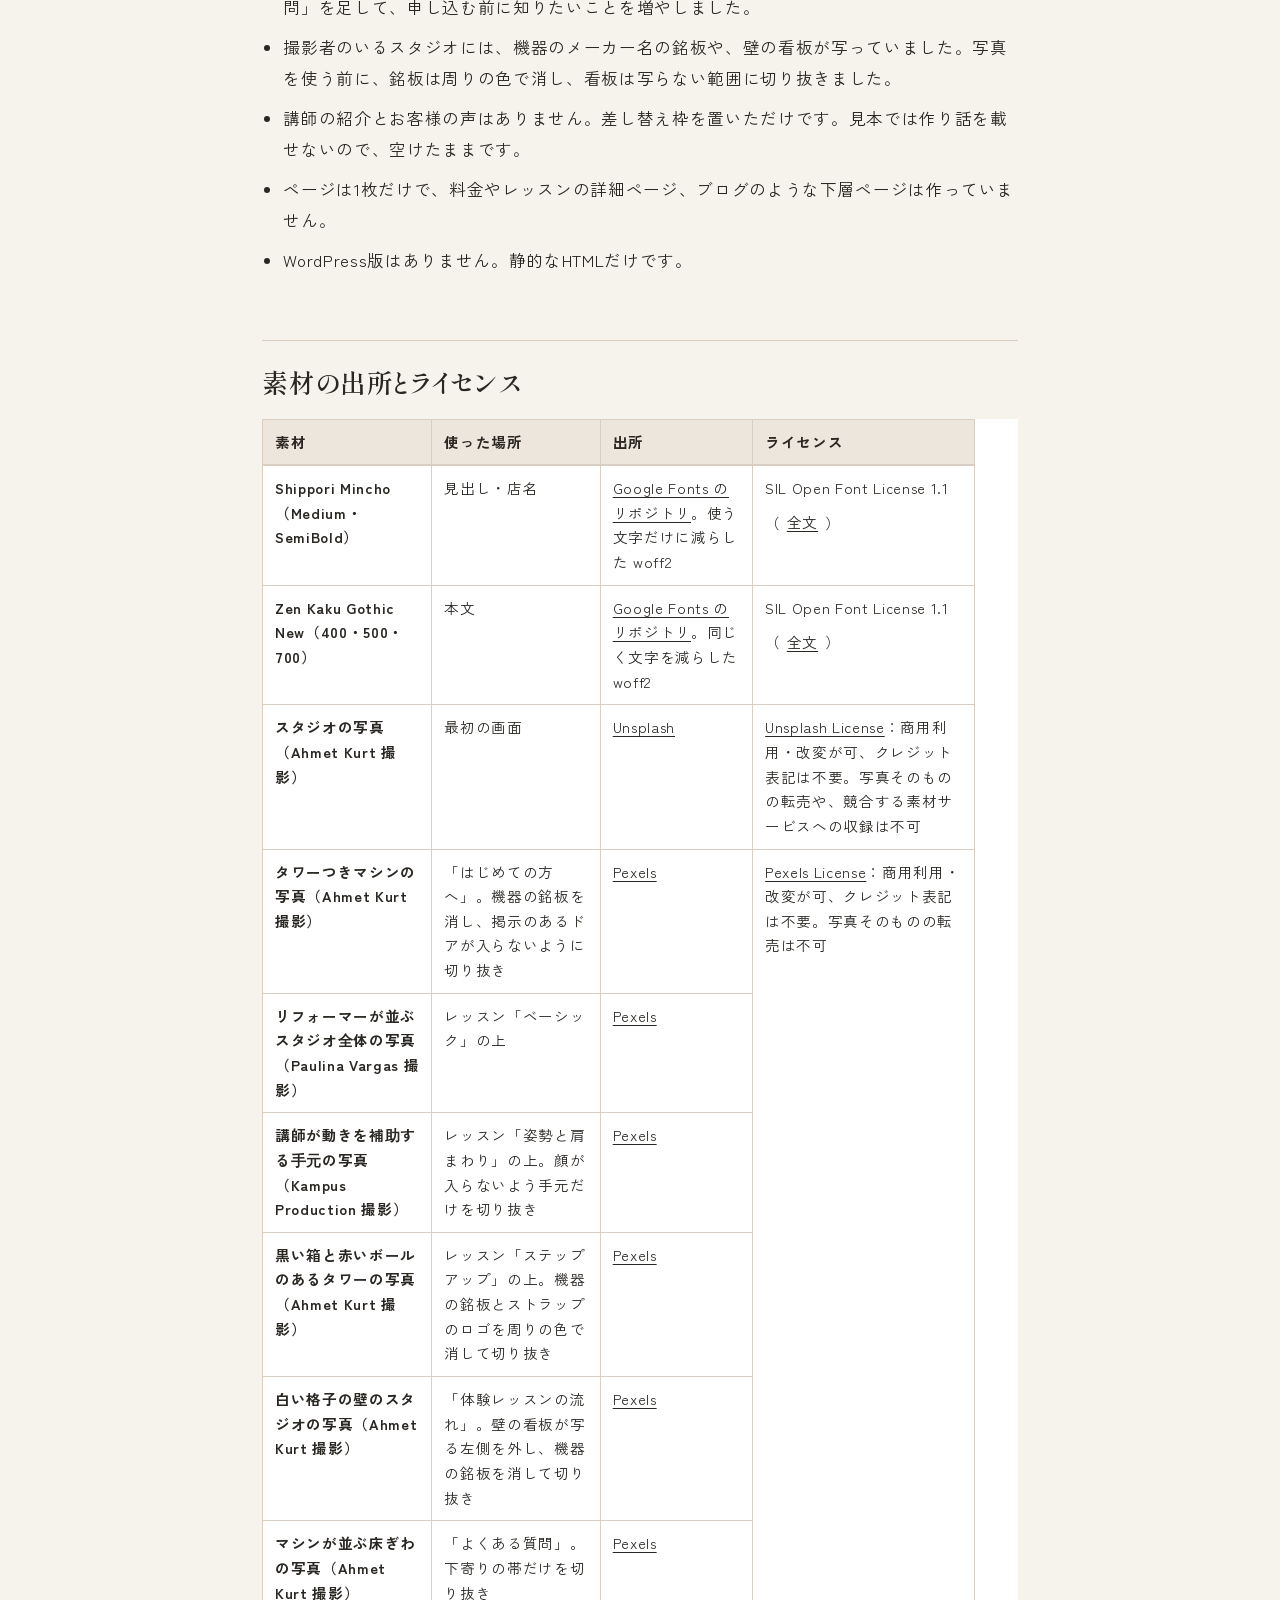
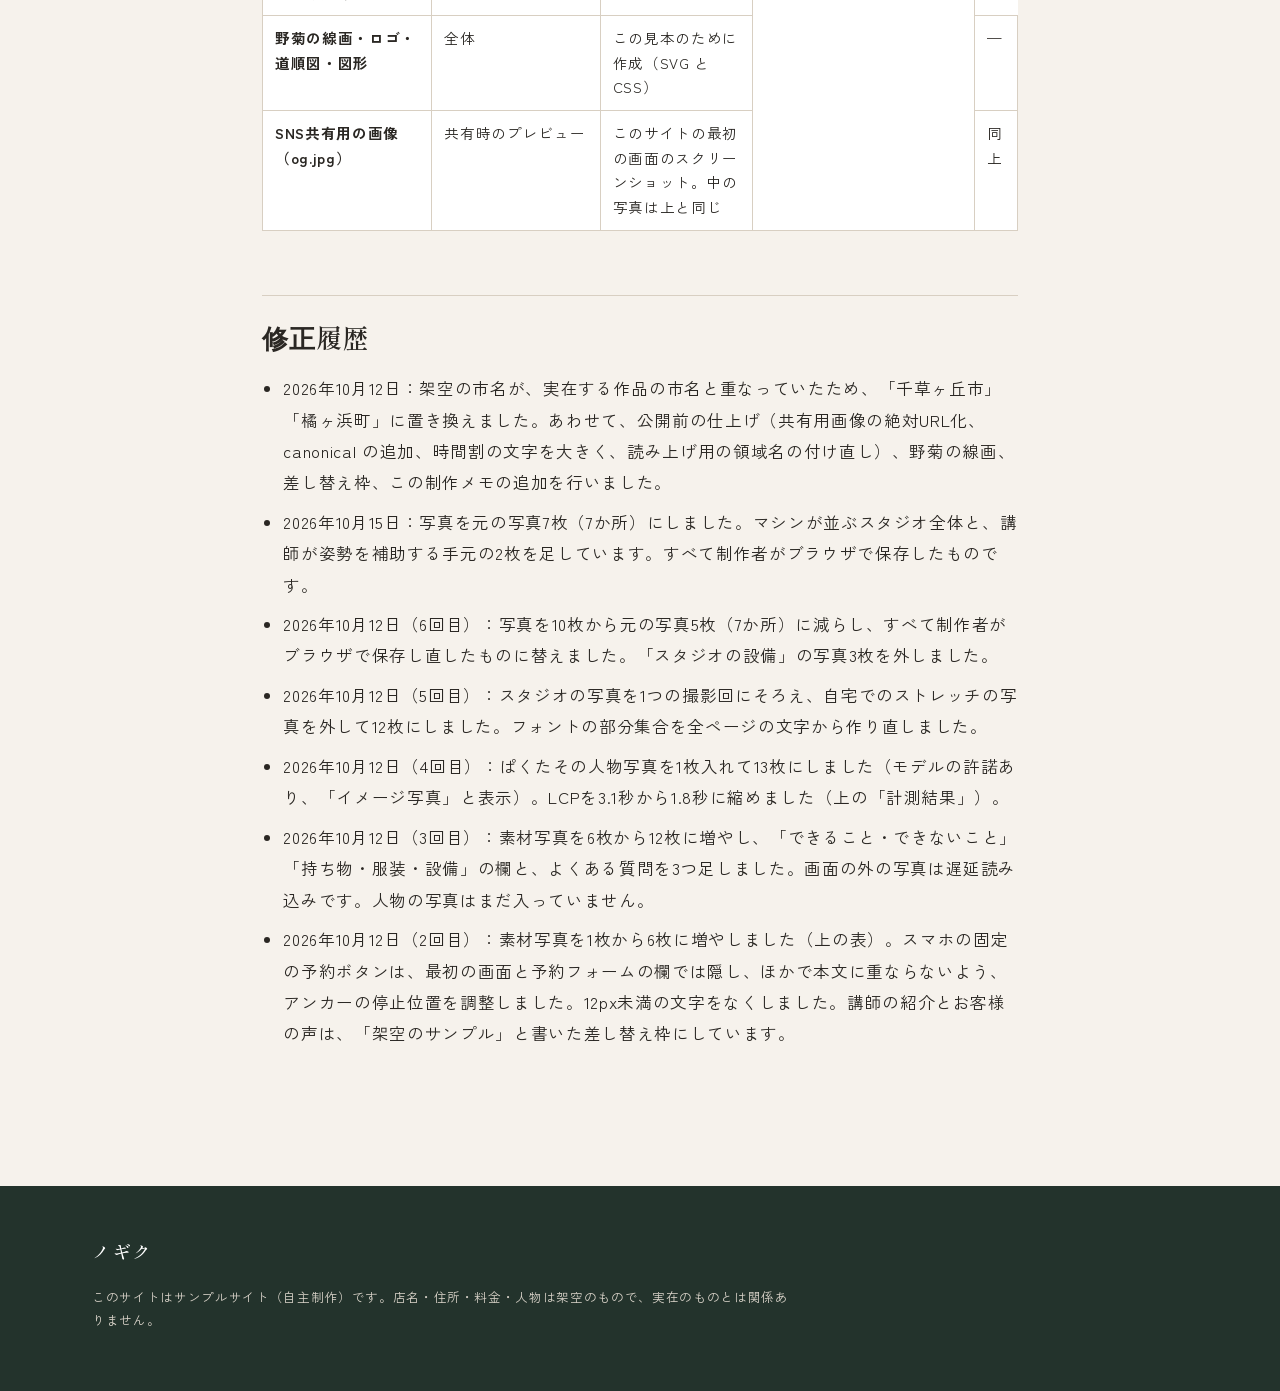
==== commit e666c11b: "Remove topic source paragraph from notes" ====
--- a/pilates/notes/index.html
+++ b/pilates/notes/index.html
@@ -22,7 +22,6 @@
 
 <h2>想定した依頼主と利用者</h2>
 <p>依頼主として思い浮かべたのは、駅から歩ける場所で小さなスタジオを開いた人です。見に来るのは、運動が続かなかった経験があり、体が硬いことを気にしている人。「自分でも行って大丈夫か」「いくらかかるか」「通える時間帯はあるか」を、最初の1分で知りたいはずだと考えました。</p>
-<p>題材は、ココナラの公開依頼の分類から選んでいます。直近90日の、店舗や小規模事業者の新規制作・リニューアル95件のうち、来店予約型が19件、会社・事務所のサイトが23件でした（2026年10月9日の集計）。この見本はその前者、もう一つの工務店の見本は後者にあたります。</p>
 
 <h2>設計の方針</h2>
 <ul>
